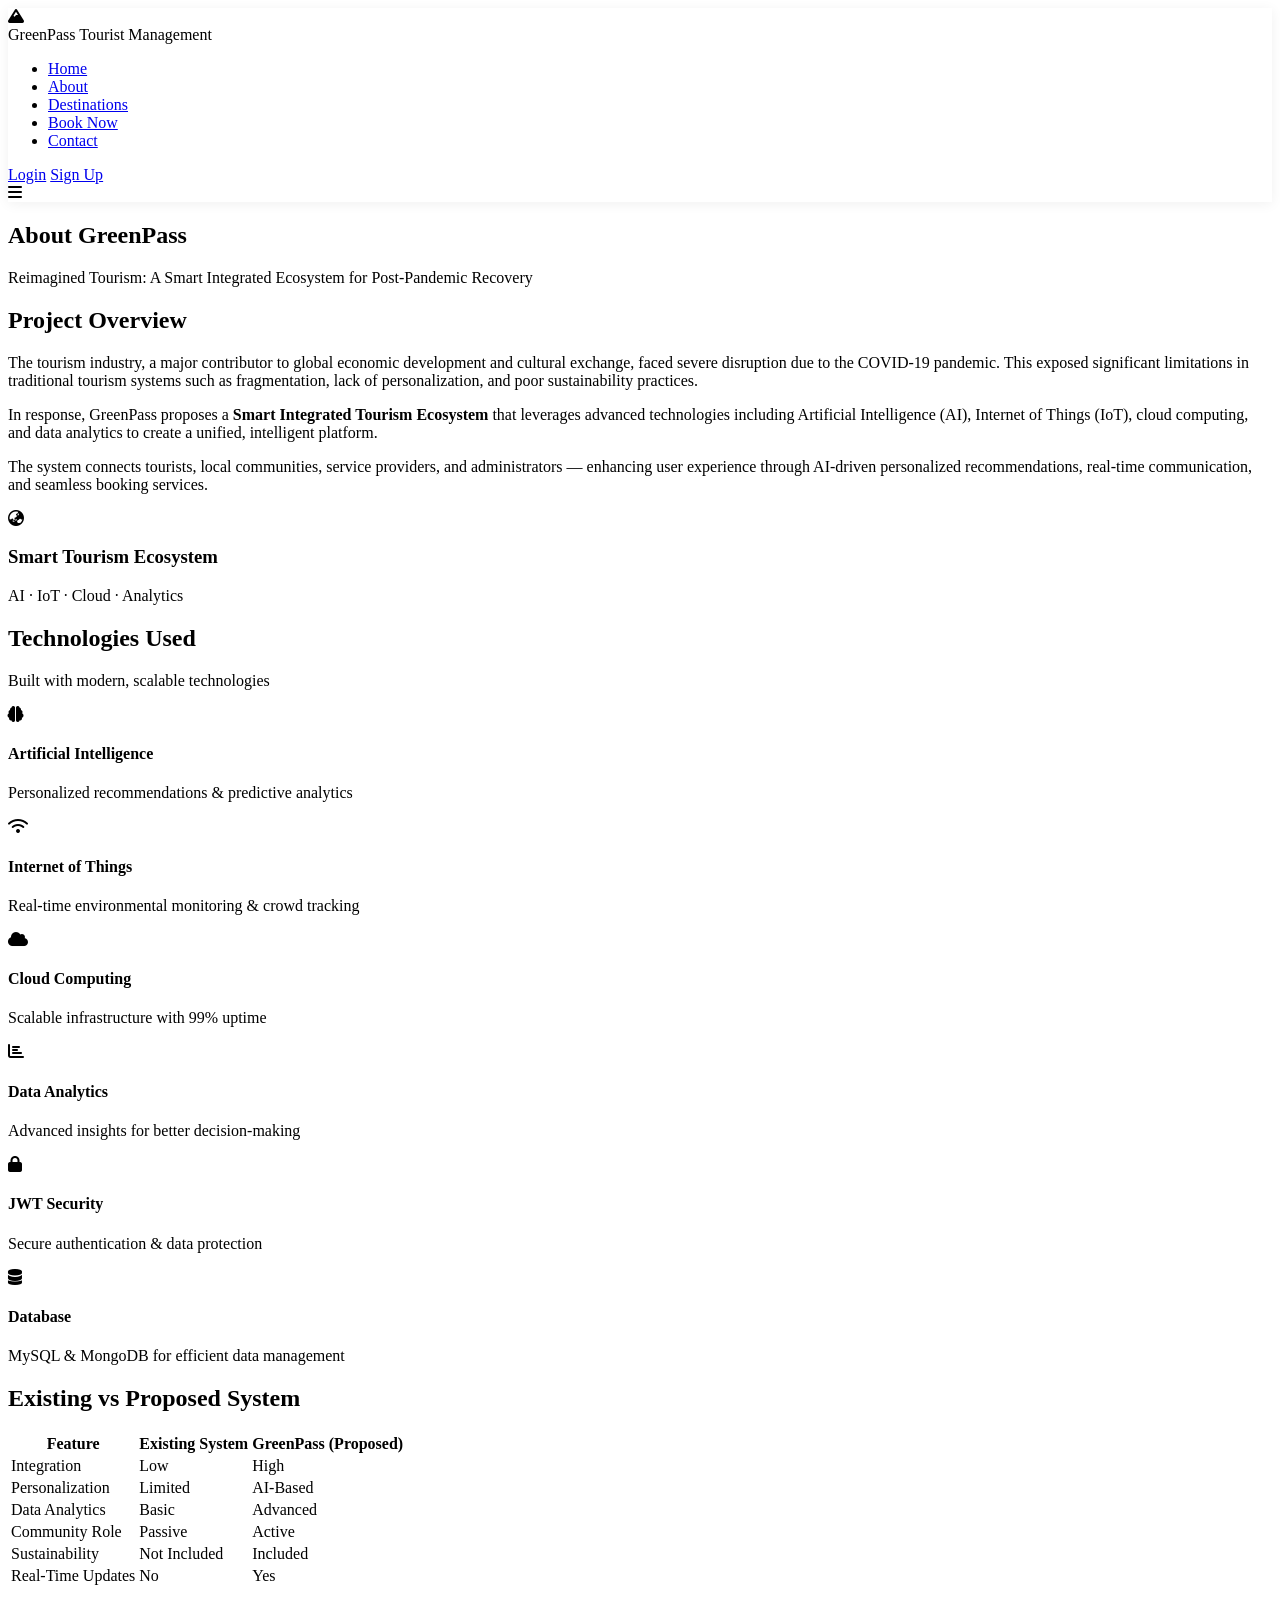
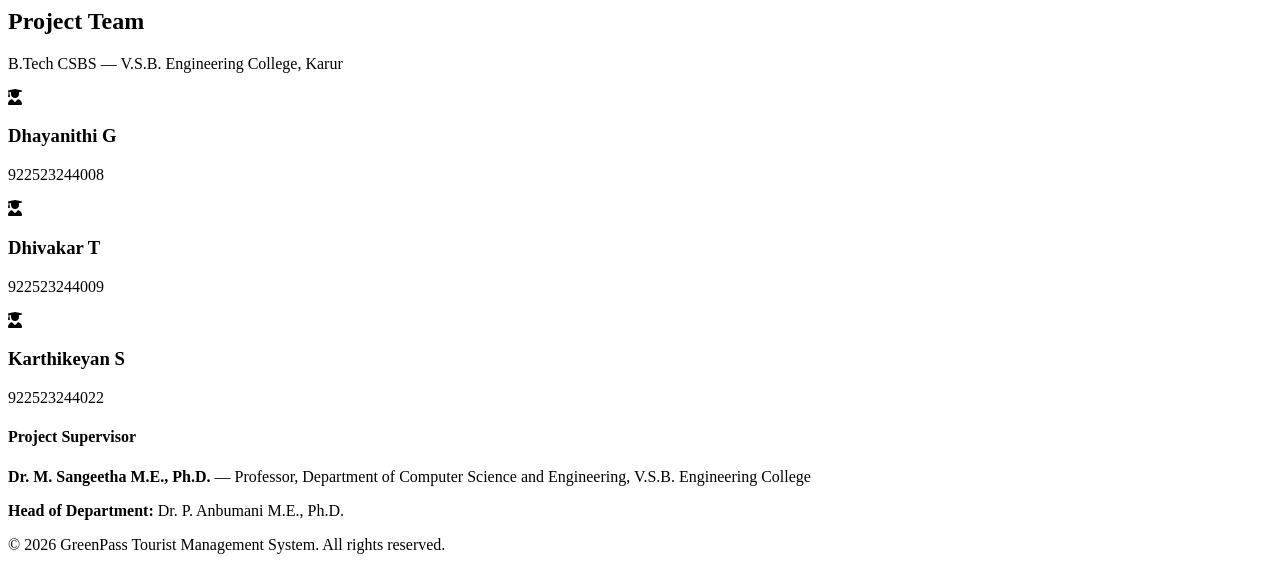
==== about.html @ c578b4f9 "first commit" ====
<!DOCTYPE html>
<html lang="en">
<head>
  <meta charset="UTF-8"/>
  <meta name="viewport" content="width=device-width, initial-scale=1.0"/>
  <title>About - GreenPass Smart Tourism</title>
  <link rel="stylesheet" href="css/style.css"/>
  <link rel="stylesheet" href="https://cdnjs.cloudflare.com/ajax/libs/font-awesome/6.5.0/css/all.min.css"/>
</head>
<body>

  <nav class="navbar">
    <div class="nav-container">
      <div class="logo">
        <i class="fas fa-mountain"></i>
        <div>
          <span class="logo-title">GreenPass</span>
          <span class="logo-sub">Tourist Management</span>
        </div>
      </div>
      <ul class="nav-links">
        <li><a href="index.html">Home</a></li>
        <li><a href="about.html" class="active">About</a></li>
        <li><a href="destinations.html">Destinations</a></li>
        <li><a href="booking.html">Book Now</a></li>
        <li><a href="contact.html">Contact</a></li>
      </ul>
      <div class="nav-buttons">
        <a href="login.html" class="btn-outline">Login</a>
        <a href="signup.html" class="btn-primary">Sign Up</a>
      </div>
      <div class="hamburger" onclick="toggleMenu()"><i class="fas fa-bars"></i></div>
    </div>
  </nav>

  <!-- Page Header -->
  <section class="page-header">
    <h1>About GreenPass</h1>
    <p>Reimagined Tourism: A Smart Integrated Ecosystem for Post-Pandemic Recovery</p>
  </section>

  <!-- Abstract -->
  <section class="about-section">
    <div class="about-grid">
      <div class="about-text">
        <h2>Project Overview</h2>
        <p>The tourism industry, a major contributor to global economic development and cultural exchange, faced severe disruption due to the COVID-19 pandemic. This exposed significant limitations in traditional tourism systems such as fragmentation, lack of personalization, and poor sustainability practices.</p>
        <p>In response, GreenPass proposes a <strong>Smart Integrated Tourism Ecosystem</strong> that leverages advanced technologies including Artificial Intelligence (AI), Internet of Things (IoT), cloud computing, and data analytics to create a unified, intelligent platform.</p>
        <p>The system connects tourists, local communities, service providers, and administrators — enhancing user experience through AI-driven personalized recommendations, real-time communication, and seamless booking services.</p>
      </div>
      <div class="about-image-box">
        <i class="fas fa-globe-asia"></i>
        <h3>Smart Tourism Ecosystem</h3>
        <p>AI · IoT · Cloud · Analytics</p>
      </div>
    </div>
  </section>

  <!-- Technologies -->
  <section class="tech-section">
    <div class="section-header">
      <h2>Technologies Used</h2>
      <p>Built with modern, scalable technologies</p>
    </div>
    <div class="tech-grid">
      <div class="tech-card"><i class="fas fa-brain"></i><h4>Artificial Intelligence</h4><p>Personalized recommendations & predictive analytics</p></div>
      <div class="tech-card"><i class="fas fa-wifi"></i><h4>Internet of Things</h4><p>Real-time environmental monitoring & crowd tracking</p></div>
      <div class="tech-card"><i class="fas fa-cloud"></i><h4>Cloud Computing</h4><p>Scalable infrastructure with 99% uptime</p></div>
      <div class="tech-card"><i class="fas fa-chart-bar"></i><h4>Data Analytics</h4><p>Advanced insights for better decision-making</p></div>
      <div class="tech-card"><i class="fas fa-lock"></i><h4>JWT Security</h4><p>Secure authentication & data protection</p></div>
      <div class="tech-card"><i class="fas fa-database"></i><h4>Database</h4><p>MySQL & MongoDB for efficient data management</p></div>
    </div>
  </section>

  <!-- Comparison Table -->
  <section class="comparison-section">
    <div class="section-header">
      <h2>Existing vs Proposed System</h2>
    </div>
    <div class="table-wrapper">
      <table class="comparison-table">
        <thead>
          <tr>
            <th>Feature</th>
            <th>Existing System</th>
            <th>GreenPass (Proposed)</th>
          </tr>
        </thead>
        <tbody>
          <tr><td>Integration</td><td class="bad">Low</td><td class="good">High</td></tr>
          <tr><td>Personalization</td><td class="bad">Limited</td><td class="good">AI-Based</td></tr>
          <tr><td>Data Analytics</td><td class="bad">Basic</td><td class="good">Advanced</td></tr>
          <tr><td>Community Role</td><td class="bad">Passive</td><td class="good">Active</td></tr>
          <tr><td>Sustainability</td><td class="bad">Not Included</td><td class="good">Included</td></tr>
          <tr><td>Real-Time Updates</td><td class="bad">No</td><td class="good">Yes</td></tr>
        </tbody>
      </table>
    </div>
  </section>

  <!-- Team Section -->
  <section class="team-section">
    <div class="section-header">
      <h2>Project Team</h2>
      <p>B.Tech CSBS — V.S.B. Engineering College, Karur</p>
    </div>
    <div class="team-grid">
      <div class="team-card">
        <div class="team-avatar"><i class="fas fa-user-graduate"></i></div>
        <h3>Dhayanithi G</h3>
        <p>922523244008</p>
      </div>
      <div class="team-card">
        <div class="team-avatar"><i class="fas fa-user-graduate"></i></div>
        <h3>Dhivakar T</h3>
        <p>922523244009</p>
      </div>
      <div class="team-card">
        <div class="team-avatar"><i class="fas fa-user-graduate"></i></div>
        <h3>Karthikeyan S</h3>
        <p>922523244022</p>
      </div>
    </div>
    <div class="supervisor-box">
      <h4>Project Supervisor</h4>
      <p><strong>Dr. M. Sangeetha M.E., Ph.D.</strong> — Professor, Department of Computer Science and Engineering, V.S.B. Engineering College</p>
      <p><strong>Head of Department:</strong> Dr. P. Anbumani M.E., Ph.D.</p>
    </div>
  </section>

  <footer class="footer">
    <div class="footer-bottom">
      <p>© 2026 GreenPass Tourist Management System. All rights reserved.</p>
    </div>
  </footer>

  <script src="js/main.js"></script>
</body>
</html>
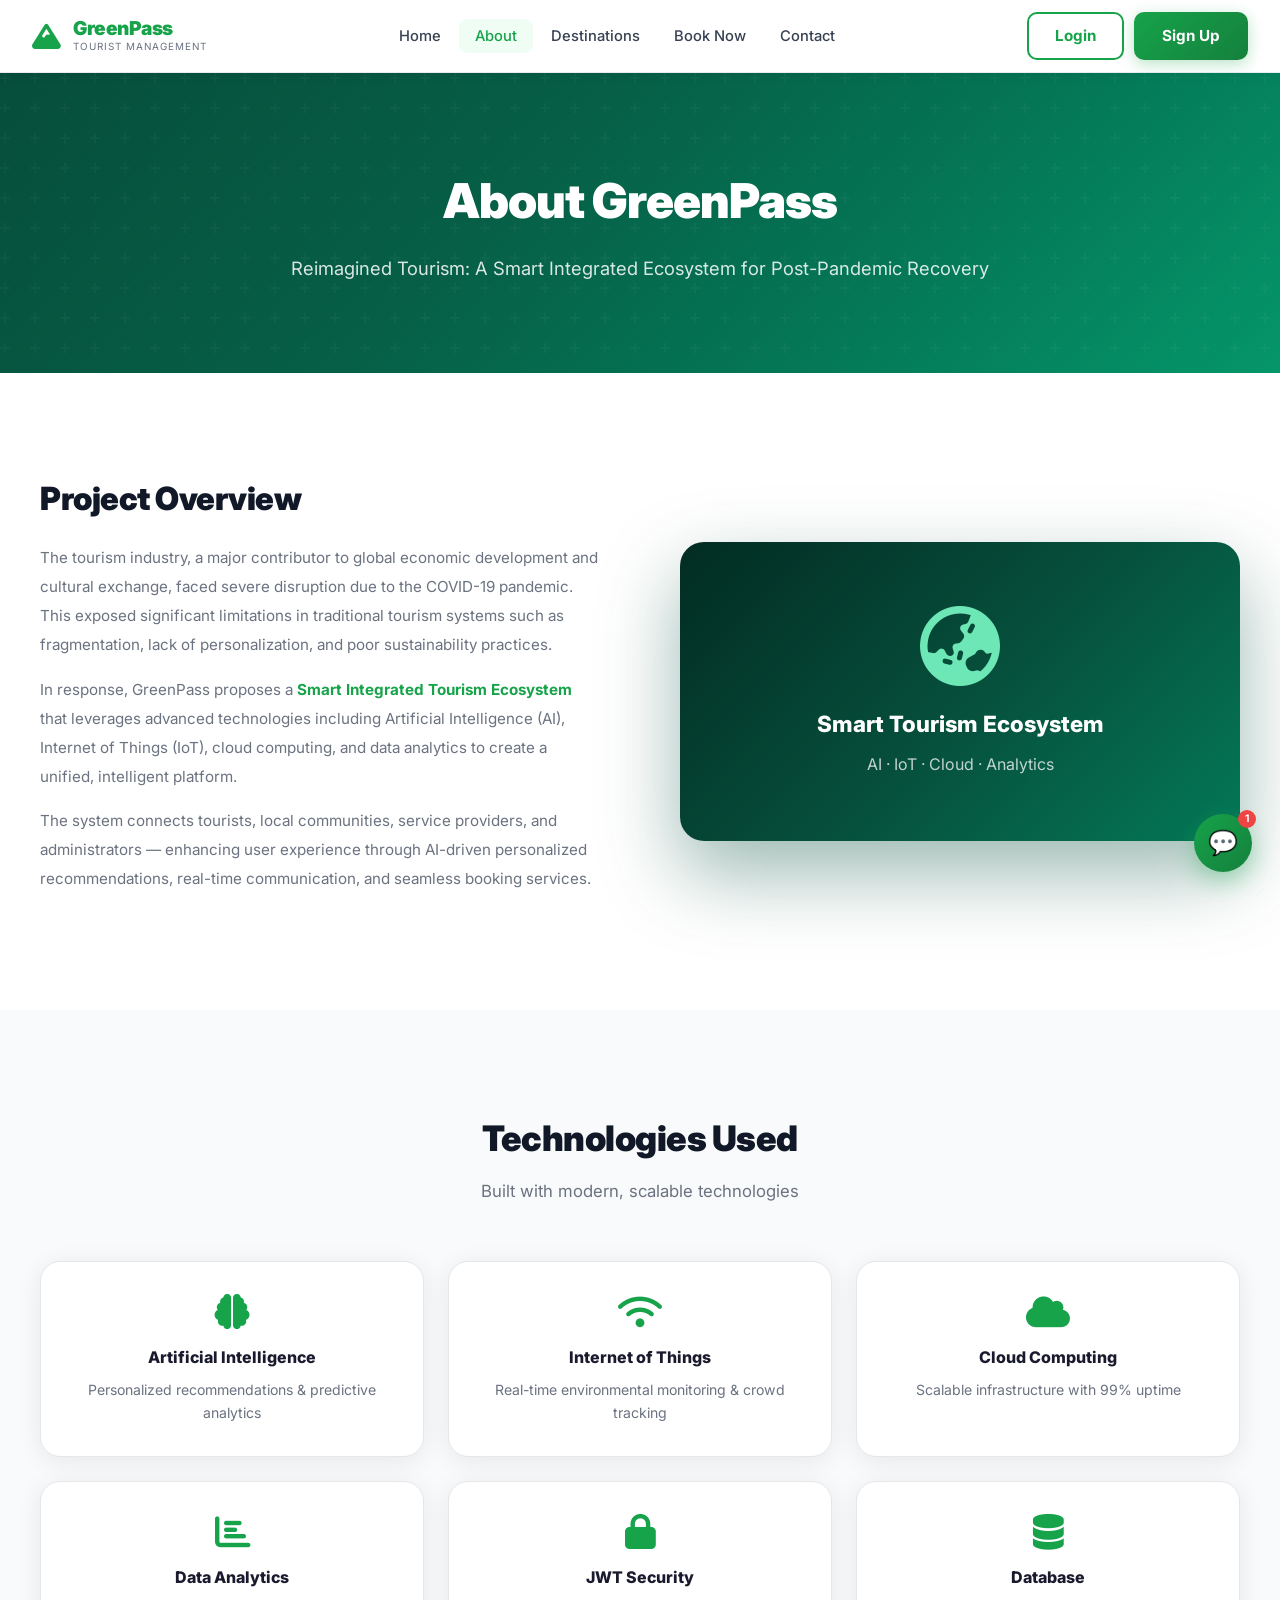
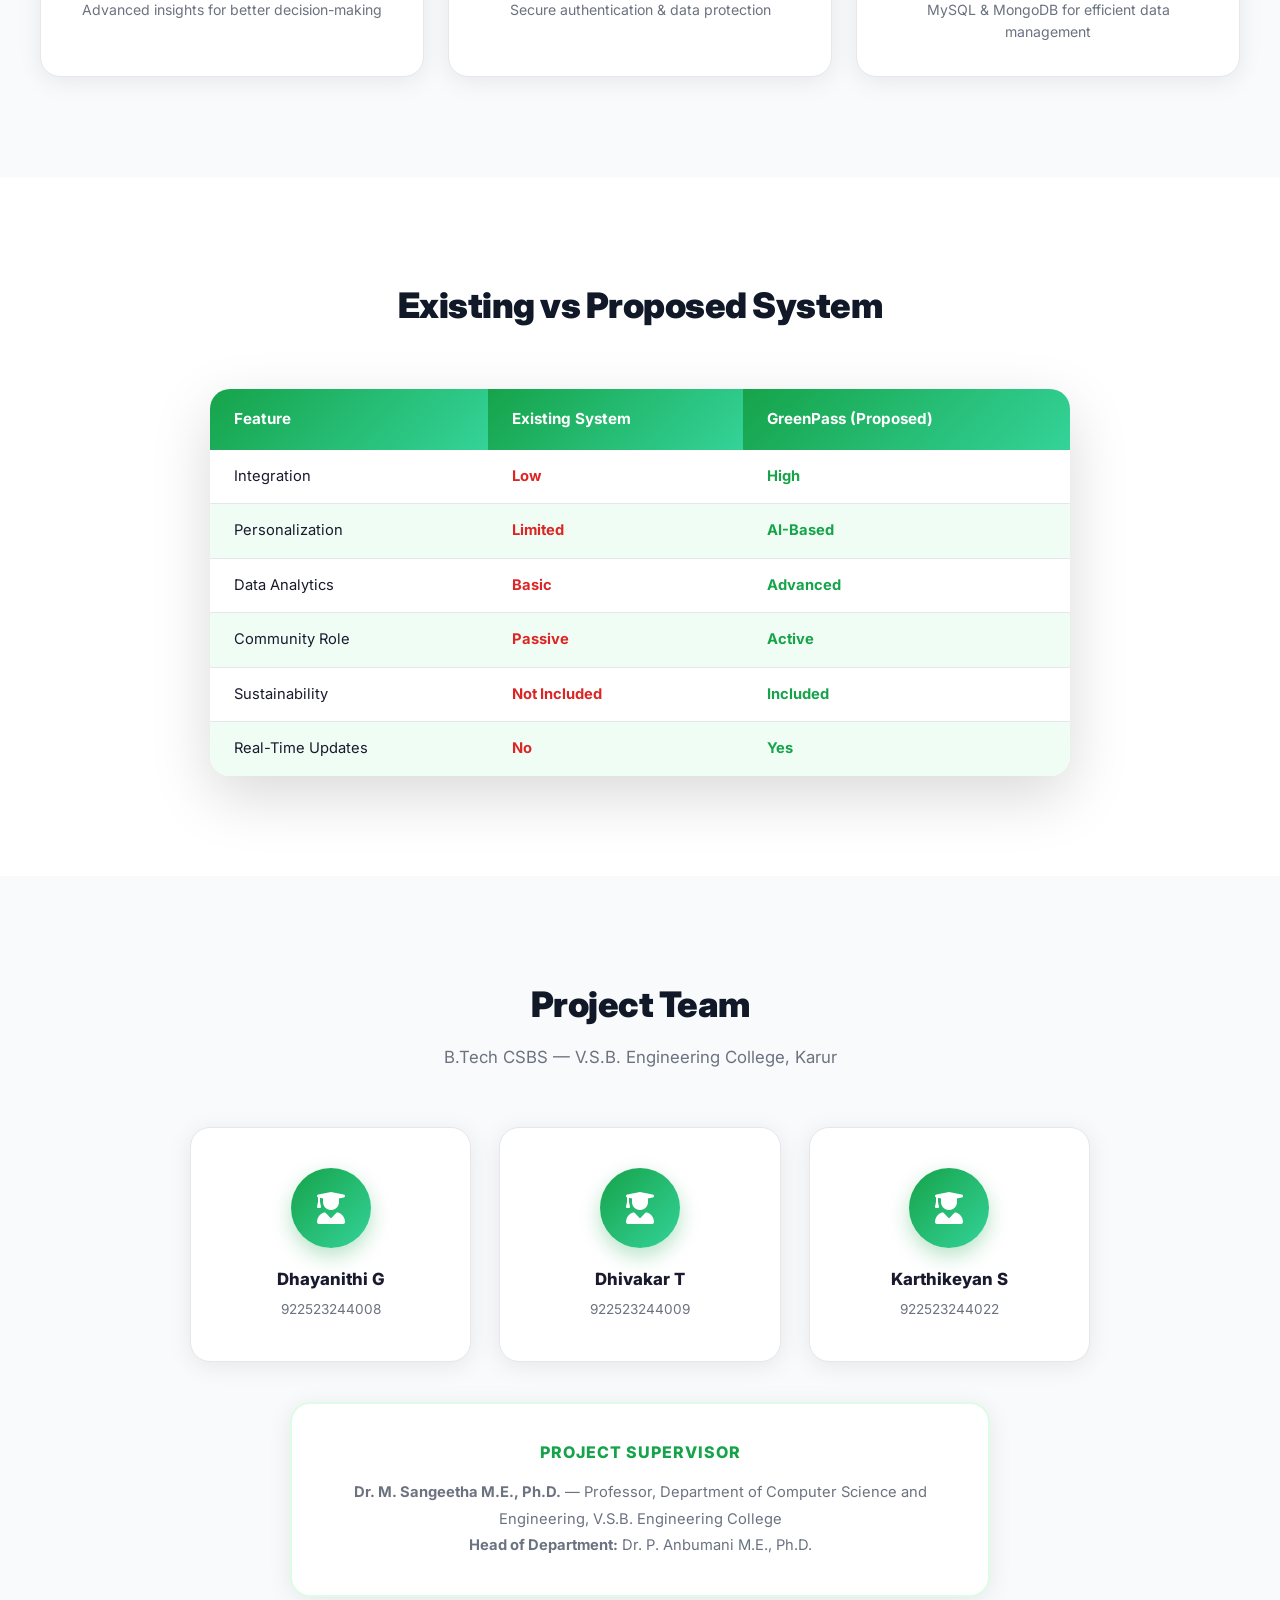
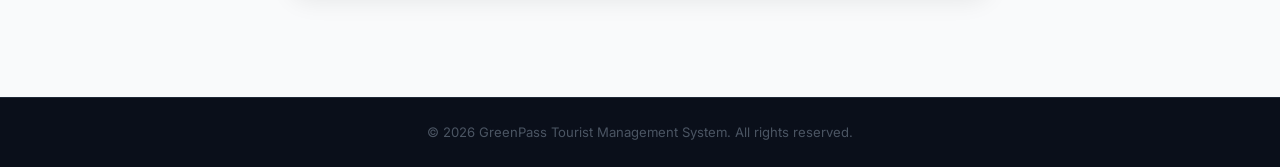
==== commit 3cecc9b6: "Add AI chatbot to all pages" ====
--- a/about.html
+++ b/about.html
@@ -135,5 +135,6 @@
   </footer>
 
   <script src="js/main.js"></script>
+<script src="js/chatbot.js"></script>
 </body>
 </html>
--- a/css/style.css
+++ b/css/style.css
@@ -0,0 +1,356 @@
+@import url('https://fonts.googleapis.com/css2?family=Inter:wght@300;400;500;600;700;800;900&display=swap');
+
+*,*::before,*::after{box-sizing:border-box;margin:0;padding:0}
+html{scroll-behavior:smooth}
+body{font-family:'Inter',sans-serif;color:#1a1a2e;background:#fff;line-height:1.6}
+a{text-decoration:none;color:inherit}
+ul{list-style:none}
+
+:root{
+  --green:#16a34a;--green-dark:#15803d;--green-light:#dcfce7;--green-50:#f0fdf4;
+  --blue:#2563eb;--purple:#7c3aed;--orange:#ea580c;--red:#dc2626;--teal:#0d9488;
+  --gray:#6b7280;--dark:#111827;--light:#f9fafb;--border:#e5e7eb;
+  --shadow:0 4px 24px rgba(0,0,0,0.08);--shadow-lg:0 20px 60px rgba(0,0,0,0.15);
+  --radius:14px;--radius-lg:20px;
+}
+
+/* BUTTONS */
+.btn-primary{background:linear-gradient(135deg,#16a34a,#15803d);color:#fff;padding:12px 28px;border-radius:10px;font-weight:700;border:none;cursor:pointer;transition:all 0.3s;display:inline-flex;align-items:center;gap:8px;font-size:0.95rem;box-shadow:0 4px 15px rgba(22,163,74,0.3)}
+.btn-primary:hover{transform:translateY(-2px);box-shadow:0 8px 25px rgba(22,163,74,0.4)}
+.btn-outline{border:2px solid var(--green);color:var(--green);padding:10px 26px;border-radius:10px;font-weight:700;background:transparent;cursor:pointer;transition:all 0.3s;display:inline-flex;align-items:center;gap:8px;font-size:0.95rem}
+.btn-outline:hover{background:var(--green);color:#fff;transform:translateY(-2px)}
+.btn-white{background:#fff;color:var(--green);padding:14px 36px;border-radius:10px;font-weight:700;border:none;cursor:pointer;transition:all 0.3s;display:inline-block;box-shadow:0 4px 15px rgba(0,0,0,0.1)}
+.btn-white:hover{transform:translateY(-2px);box-shadow:0 8px 25px rgba(0,0,0,0.15)}
+.btn-full{width:100%;justify-content:center;padding:14px;font-size:1rem}
+.btn-sm{padding:8px 18px;font-size:0.85rem}
+.btn-social{width:100%;padding:13px;border:2px solid var(--border);border-radius:10px;background:#fff;font-weight:600;cursor:pointer;display:flex;align-items:center;justify-content:center;gap:10px;transition:all 0.2s;font-size:0.95rem;font-family:inherit}
+.btn-social:hover{border-color:var(--green);background:var(--green-50)}
+.btn-social .fab{color:#ea4335;font-size:1.1rem}
+
+/* NAVBAR */
+.navbar{position:sticky;top:0;z-index:1000;background:rgba(255,255,255,0.95);backdrop-filter:blur(20px);border-bottom:1px solid rgba(229,231,235,0.8);box-shadow:0 2px 20px rgba(0,0,0,0.06)}
+.nav-container{max-width:1280px;margin:0 auto;padding:0 32px;height:72px;display:flex;align-items:center;gap:40px}
+.logo{display:flex;align-items:center;gap:12px;flex-shrink:0}
+.logo .fas{font-size:1.8rem;color:var(--green)}
+.logo-title{display:block;font-size:1.2rem;font-weight:900;color:var(--green);line-height:1.1;letter-spacing:-0.5px}
+.logo-sub{display:block;font-size:0.62rem;color:var(--gray);letter-spacing:1px;text-transform:uppercase}
+.nav-links{display:flex;gap:2px;flex:1;justify-content:center}
+.nav-links a{padding:8px 16px;border-radius:8px;font-weight:500;color:#374151;transition:all 0.2s;font-size:0.92rem}
+.nav-links a:hover,.nav-links a.active{color:var(--green);background:var(--green-50)}
+.nav-buttons{display:flex;gap:10px;align-items:center;flex-shrink:0}
+.hamburger{display:none;font-size:1.4rem;cursor:pointer;color:var(--gray);padding:8px}
+
+/* SECTION HEADER */
+.section-header{text-align:center;margin-bottom:56px}
+.section-header h2{font-size:2.2rem;font-weight:900;color:var(--dark);margin-bottom:12px;letter-spacing:-0.5px}
+.section-header p{color:var(--gray);font-size:1.05rem;max-width:500px;margin:0 auto}
+
+/* PAGE HEADER */
+.page-header{background:linear-gradient(135deg,#064e3b 0%,#065f46 40%,#047857 70%,#059669 100%);color:#fff;text-align:center;padding:90px 24px;position:relative;overflow:hidden}
+.page-header::before{content:'';position:absolute;inset:0;background:url("data:image/svg+xml,%3Csvg width='60' height='60' viewBox='0 0 60 60' xmlns='http://www.w3.org/2000/svg'%3E%3Cg fill='none' fill-rule='evenodd'%3E%3Cg fill='%23ffffff' fill-opacity='0.03'%3E%3Cpath d='M36 34v-4h-2v4h-4v2h4v4h2v-4h4v-2h-4zm0-30V0h-2v4h-4v2h4v4h2V6h4V4h-4zM6 34v-4H4v4H0v2h4v4h2v-4h4v-2H6zM6 4V0H4v4H0v2h4v4h2V6h4V4H6z'/%3E%3C/g%3E%3C/g%3E%3C/svg%3E")}
+.page-header h1{font-size:3rem;font-weight:900;margin-bottom:14px;letter-spacing:-1px;position:relative}
+.page-header p{font-size:1.15rem;opacity:0.85;position:relative}
+
+/* HERO */
+.hero{background:linear-gradient(135deg,#022c22 0%,#064e3b 40%,#065f46 70%,#047857 100%);color:#fff;min-height:92vh;display:flex;align-items:center;padding:80px 32px;position:relative;overflow:hidden}
+.hero::before{content:'';position:absolute;top:-50%;right:-20%;width:600px;height:600px;background:radial-gradient(circle,rgba(110,231,183,0.15) 0%,transparent 70%);pointer-events:none}
+.hero::after{content:'';position:absolute;bottom:-30%;left:-10%;width:400px;height:400px;background:radial-gradient(circle,rgba(16,185,129,0.1) 0%,transparent 70%);pointer-events:none}
+.hero-inner{max-width:1280px;margin:0 auto;width:100%;display:flex;align-items:center;gap:80px;position:relative;z-index:1}
+.hero-content{flex:1}
+.hero-content h1{font-size:3.8rem;font-weight:900;line-height:1.1;margin-bottom:24px;letter-spacing:-2px}
+.hero-content h1 span{background:linear-gradient(135deg,#6ee7b7,#34d399);-webkit-background-clip:text;-webkit-text-fill-color:transparent;background-clip:text}
+.hero-content p{font-size:1.15rem;opacity:0.85;margin-bottom:40px;line-height:1.8;max-width:520px}
+.hero-buttons{display:flex;gap:16px;margin-bottom:56px;flex-wrap:wrap}
+.hero-stats{display:grid;grid-template-columns:repeat(4,1fr);gap:24px}
+.stat{background:rgba(255,255,255,0.08);border:1px solid rgba(255,255,255,0.12);border-radius:12px;padding:16px;backdrop-filter:blur(10px)}
+.stat span{display:block;font-size:1.9rem;font-weight:900;color:#6ee7b7;line-height:1}
+.stat p{font-size:0.78rem;opacity:0.75;margin-top:4px;text-transform:uppercase;letter-spacing:0.5px}
+.hero-image{flex:1;display:flex;justify-content:center;align-items:center}
+.hero-img-placeholder{background:rgba(255,255,255,0.06);border:1px solid rgba(255,255,255,0.15);border-radius:24px;padding:60px 48px;text-align:center;backdrop-filter:blur(20px);width:100%;max-width:400px;box-shadow:0 32px 80px rgba(0,0,0,0.3)}
+.hero-img-placeholder .fas{font-size:6rem;color:#6ee7b7;margin-bottom:20px;display:block}
+.hero-img-placeholder p{font-size:1rem;opacity:0.75;font-weight:500}
+.hero-img-placeholder .badge-row{display:flex;gap:10px;justify-content:center;margin-top:20px;flex-wrap:wrap}
+.hero-img-placeholder .badge{background:rgba(110,231,183,0.15);border:1px solid rgba(110,231,183,0.3);color:#6ee7b7;padding:5px 14px;border-radius:20px;font-size:0.78rem;font-weight:600}
+
+/* FEATURES */
+.features{padding:100px 32px;background:#fff}
+.features-grid{max-width:1280px;margin:0 auto;display:grid;grid-template-columns:repeat(3,1fr);gap:28px}
+.feature-card{background:#fff;border:1px solid var(--border);border-radius:var(--radius-lg);padding:36px 32px;transition:all 0.3s;position:relative;overflow:hidden}
+.feature-card::before{content:'';position:absolute;top:0;left:0;right:0;height:3px;background:linear-gradient(90deg,var(--green),#34d399);transform:scaleX(0);transition:transform 0.3s;transform-origin:left}
+.feature-card:hover{transform:translateY(-6px);box-shadow:var(--shadow-lg);border-color:transparent}
+.feature-card:hover::before{transform:scaleX(1)}
+.feature-icon{width:56px;height:56px;border-radius:14px;display:flex;align-items:center;justify-content:center;font-size:1.4rem;margin-bottom:20px}
+.feature-icon.green{background:#dcfce7;color:var(--green)}
+.feature-icon.blue{background:#dbeafe;color:var(--blue)}
+.feature-icon.purple{background:#ede9fe;color:var(--purple)}
+.feature-icon.orange{background:#ffedd5;color:var(--orange)}
+.feature-icon.red{background:#fee2e2;color:var(--red)}
+.feature-icon.teal{background:#ccfbf1;color:var(--teal)}
+.feature-card h3{font-size:1.1rem;font-weight:800;margin-bottom:10px;color:var(--dark)}
+.feature-card p{color:var(--gray);font-size:0.92rem;line-height:1.7}
+
+/* HOW IT WORKS */
+.how-it-works{padding:100px 32px;background:var(--light)}
+.steps{max-width:1100px;margin:0 auto;display:flex;align-items:center;gap:12px;flex-wrap:wrap;justify-content:center}
+.step{text-align:center;flex:1;min-width:160px;padding:32px 20px;background:#fff;border-radius:var(--radius-lg);box-shadow:var(--shadow)}
+.step-num{width:60px;height:60px;background:linear-gradient(135deg,var(--green),#34d399);color:#fff;border-radius:50%;display:flex;align-items:center;justify-content:center;font-size:1.5rem;font-weight:900;margin:0 auto 18px;box-shadow:0 8px 20px rgba(22,163,74,0.3)}
+.step h3{font-weight:800;margin-bottom:8px;font-size:1rem}
+.step p{color:var(--gray);font-size:0.88rem;line-height:1.6}
+.step-arrow{color:var(--green);font-size:1.5rem;opacity:0.5}
+
+/* CTA */
+.cta{background:linear-gradient(135deg,#022c22,#064e3b,#047857);color:#fff;text-align:center;padding:100px 32px;position:relative;overflow:hidden}
+.cta::before{content:'';position:absolute;top:50%;left:50%;transform:translate(-50%,-50%);width:600px;height:600px;background:radial-gradient(circle,rgba(110,231,183,0.1) 0%,transparent 70%);pointer-events:none}
+.cta h2{font-size:2.8rem;font-weight:900;margin-bottom:14px;letter-spacing:-1px;position:relative}
+.cta p{font-size:1.1rem;opacity:0.8;margin-bottom:36px;position:relative}
+
+/* FOOTER */
+.footer{background:#0a0f1a;color:#d1d5db}
+.footer-container{max-width:1280px;margin:0 auto;padding:72px 32px 48px;display:grid;grid-template-columns:2fr 1fr 1fr 1fr;gap:48px}
+.footer-brand .logo .fas{color:#6ee7b7}
+.footer-brand .logo-title{color:#6ee7b7}
+.footer-brand .logo-sub{color:#6b7280}
+.footer-brand p{margin-top:16px;font-size:0.88rem;line-height:1.7;color:#9ca3af}
+.footer-links h4{color:#fff;font-weight:700;margin-bottom:18px;font-size:0.9rem;text-transform:uppercase;letter-spacing:1px}
+.footer-links ul li{margin-bottom:12px;font-size:0.88rem;color:#9ca3af}
+.footer-links ul li a{color:#9ca3af;transition:color 0.2s}
+.footer-links ul li a:hover{color:#6ee7b7}
+.footer-bottom{border-top:1px solid #1f2937;padding:24px 32px;text-align:center;font-size:0.82rem;color:#4b5563}
+
+/* ABOUT */
+.about-section{padding:100px 32px}
+.about-grid{max-width:1200px;margin:0 auto;display:grid;grid-template-columns:1fr 1fr;gap:80px;align-items:center}
+.about-text h2{font-size:2rem;font-weight:900;margin-bottom:20px;color:var(--dark);letter-spacing:-0.5px}
+.about-text p{color:var(--gray);line-height:1.9;margin-bottom:16px;font-size:0.95rem}
+.about-text strong{color:var(--green)}
+.about-image-box{background:linear-gradient(135deg,#022c22,#064e3b,#047857);color:#fff;border-radius:24px;padding:64px 48px;text-align:center;box-shadow:0 32px 80px rgba(6,78,59,0.4)}
+.about-image-box .fas{font-size:5rem;color:#6ee7b7;margin-bottom:20px;display:block}
+.about-image-box h3{font-size:1.4rem;font-weight:800;margin-bottom:10px}
+.about-image-box p{opacity:0.75;font-size:1rem}
+
+/* TECH */
+.tech-section{padding:100px 32px;background:var(--light)}
+.tech-grid{max-width:1200px;margin:0 auto;display:grid;grid-template-columns:repeat(3,1fr);gap:24px}
+.tech-card{background:#fff;border-radius:var(--radius-lg);padding:32px 28px;box-shadow:var(--shadow);text-align:center;transition:all 0.3s;border:1px solid var(--border)}
+.tech-card:hover{transform:translateY(-5px);box-shadow:var(--shadow-lg);border-color:var(--green-light)}
+.tech-card .fas{font-size:2.2rem;color:var(--green);margin-bottom:16px;display:block}
+.tech-card h4{font-weight:800;margin-bottom:8px;font-size:1rem}
+.tech-card p{color:var(--gray);font-size:0.88rem;line-height:1.6}
+
+/* COMPARISON */
+.comparison-section{padding:100px 32px}
+.table-wrapper{max-width:860px;margin:0 auto;overflow-x:auto;border-radius:var(--radius-lg);box-shadow:var(--shadow-lg)}
+.comparison-table{width:100%;border-collapse:collapse;overflow:hidden}
+.comparison-table th{background:linear-gradient(135deg,var(--green),#34d399);color:#fff;padding:18px 24px;text-align:left;font-weight:700;font-size:0.95rem}
+.comparison-table td{padding:15px 24px;border-bottom:1px solid var(--border);font-size:0.92rem}
+.comparison-table tr:last-child td{border-bottom:none}
+.comparison-table tr:nth-child(even) td{background:var(--green-50)}
+.comparison-table tr:hover td{background:#f0fdf4}
+.bad{color:#dc2626;font-weight:700}
+.good{color:var(--green);font-weight:700}
+
+/* TEAM */
+.team-section{padding:100px 32px;background:var(--light)}
+.team-grid{max-width:900px;margin:0 auto 40px;display:grid;grid-template-columns:repeat(3,1fr);gap:28px}
+.team-card{background:#fff;border-radius:var(--radius-lg);padding:40px 24px;text-align:center;box-shadow:var(--shadow);transition:all 0.3s;border:1px solid var(--border)}
+.team-card:hover{transform:translateY(-5px);box-shadow:var(--shadow-lg)}
+.team-avatar{width:80px;height:80px;background:linear-gradient(135deg,var(--green),#34d399);border-radius:50%;display:flex;align-items:center;justify-content:center;margin:0 auto 18px;font-size:2rem;color:#fff;box-shadow:0 8px 20px rgba(22,163,74,0.3)}
+.team-card h3{font-weight:800;margin-bottom:6px;font-size:1.05rem}
+.team-card p{color:var(--gray);font-size:0.85rem}
+.supervisor-box{max-width:700px;margin:0 auto;background:#fff;border-radius:var(--radius-lg);padding:36px 40px;box-shadow:var(--shadow);text-align:center;border:2px solid var(--green-light)}
+.supervisor-box h4{font-weight:800;color:var(--green);margin-bottom:14px;font-size:1rem;text-transform:uppercase;letter-spacing:1px}
+.supervisor-box p{color:var(--gray);font-size:0.92rem;line-height:1.8}
+
+/* BOOKING */
+.booking-section{padding:60px 32px;background:var(--light)}
+.booking-container{max-width:1200px;margin:0 auto;display:grid;grid-template-columns:1fr 360px;gap:32px;align-items:start}
+.booking-form-box{background:#fff;border-radius:var(--radius-lg);padding:48px;box-shadow:var(--shadow)}
+.booking-form-box h2{font-size:1.6rem;font-weight:900;margin-bottom:32px;display:flex;align-items:center;gap:12px;color:var(--dark)}
+.booking-form-box h2 .fas{color:var(--green)}
+.form-group{margin-bottom:22px}
+.form-group label{display:block;font-weight:600;margin-bottom:8px;font-size:0.88rem;color:#374151;text-transform:uppercase;letter-spacing:0.5px}
+.form-group input,.form-group select,.form-group textarea{width:100%;padding:12px 16px;border:2px solid var(--border);border-radius:10px;font-size:0.95rem;transition:all 0.2s;font-family:inherit;background:#fff;color:var(--dark)}
+.form-group input:focus,.form-group select:focus,.form-group textarea:focus{outline:none;border-color:var(--green);box-shadow:0 0 0 3px rgba(22,163,74,0.1)}
+.form-row{display:grid;grid-template-columns:1fr 1fr;gap:18px}
+.checkbox-group{display:flex;flex-wrap:wrap;gap:12px}
+.checkbox-group label{display:flex;align-items:center;gap:7px;font-weight:500;font-size:0.9rem;cursor:pointer;text-transform:none;letter-spacing:0}
+.form-check{display:flex;justify-content:space-between;align-items:center;margin-bottom:22px;font-size:0.9rem}
+.form-check a{color:var(--green);font-weight:600}
+.input-icon{position:relative}
+.input-icon .fas:first-child{position:absolute;left:14px;top:50%;transform:translateY(-50%);color:var(--gray);font-size:0.9rem;z-index:1}
+.input-icon input{padding-left:42px}
+.toggle-pass{position:absolute;right:14px;top:50%;transform:translateY(-50%);cursor:pointer;color:var(--gray);font-size:0.9rem}
+.booking-sidebar{display:flex;flex-direction:column;gap:18px}
+.sidebar-card{background:#fff;border-radius:var(--radius-lg);padding:28px;box-shadow:var(--shadow);border:1px solid var(--border)}
+.sidebar-card h3{font-size:1rem;font-weight:800;margin-bottom:10px;display:flex;align-items:center;gap:8px;color:var(--dark)}
+.sidebar-card h3 .fas{color:var(--green)}
+.sidebar-card p{color:var(--gray);font-size:0.88rem;line-height:1.6}
+.sidebar-card.performance h3{color:var(--dark)}
+.perf-item{display:flex;justify-content:space-between;padding:10px 0;border-bottom:1px solid var(--border);font-size:0.88rem}
+.perf-item:last-child{border-bottom:none}
+.perf-val{font-weight:800;color:var(--green)}
+.success-msg{text-align:center;padding:48px 24px}
+.success-msg .fas{font-size:3.5rem;color:var(--green);margin-bottom:18px;display:block}
+.success-msg h3{font-size:1.5rem;font-weight:900;margin-bottom:12px}
+.success-msg p{color:var(--gray);margin-bottom:28px}
+
+/* CONTACT */
+.contact-section{padding:80px 32px}
+.contact-container{max-width:1200px;margin:0 auto;display:grid;grid-template-columns:1fr 1fr;gap:60px;align-items:start}
+.contact-info h2{font-size:1.8rem;font-weight:900;margin-bottom:14px;letter-spacing:-0.5px}
+.contact-info>p{color:var(--gray);margin-bottom:36px;font-size:0.95rem}
+.contact-item{display:flex;gap:18px;margin-bottom:28px}
+.contact-icon{width:48px;height:48px;background:linear-gradient(135deg,var(--green),#34d399);border-radius:12px;display:flex;align-items:center;justify-content:center;color:#fff;flex-shrink:0;box-shadow:0 4px 12px rgba(22,163,74,0.3)}
+.contact-item h4{font-weight:700;margin-bottom:4px;font-size:0.95rem}
+.contact-item p{color:var(--gray);font-size:0.88rem;line-height:1.6}
+.social-links{display:flex;gap:12px;margin-top:28px}
+.social-links a{width:44px;height:44px;background:var(--green-50);border-radius:10px;display:flex;align-items:center;justify-content:center;color:var(--green);transition:all 0.2s;border:1px solid var(--green-light)}
+.social-links a:hover{background:var(--green);color:#fff;transform:translateY(-2px)}
+.contact-form-box{background:#fff;border-radius:var(--radius-lg);padding:40px;box-shadow:var(--shadow-lg);border:1px solid var(--border)}
+.contact-form-box h2{font-size:1.5rem;font-weight:900;margin-bottom:28px}
+
+/* FAQ */
+.faq-section{padding:80px 32px;background:var(--light)}
+.faq-list{max-width:820px;margin:0 auto;display:flex;flex-direction:column;gap:14px}
+.faq-item{background:#fff;border-radius:var(--radius);box-shadow:var(--shadow);overflow:hidden;border:1px solid var(--border)}
+.faq-q{padding:20px 28px;display:flex;justify-content:space-between;align-items:center;cursor:pointer;font-weight:600;font-size:0.95rem;transition:background 0.2s}
+.faq-q:hover{background:var(--green-50)}
+.faq-q .fas{color:var(--green);transition:transform 0.3s;flex-shrink:0}
+.faq-q.open .fas{transform:rotate(180deg)}
+.faq-a{padding:0 28px;max-height:0;overflow:hidden;transition:max-height 0.3s ease,padding 0.3s;color:var(--gray);font-size:0.92rem;line-height:1.8}
+.faq-a.open{max-height:200px;padding:0 28px 20px}
+
+/* DESTINATIONS */
+.filter-section{padding:28px 32px;background:#fff;border-bottom:1px solid var(--border);position:sticky;top:72px;z-index:50}
+.filter-bar{max-width:1200px;margin:0 auto;display:flex;gap:10px;flex-wrap:wrap}
+.filter-btn{padding:9px 22px;border-radius:24px;border:2px solid var(--border);background:#fff;font-weight:600;font-size:0.88rem;cursor:pointer;transition:all 0.2s;font-family:inherit}
+.filter-btn:hover,.filter-btn.active{background:var(--green);color:#fff;border-color:var(--green);box-shadow:0 4px 12px rgba(22,163,74,0.3)}
+.destinations-section{padding:60px 32px;background:var(--light)}
+.destinations-grid{max-width:1200px;margin:0 auto;display:grid;grid-template-columns:repeat(3,1fr);gap:28px}
+.dest-card{background:#fff;border-radius:var(--radius-lg);overflow:hidden;box-shadow:var(--shadow);transition:all 0.3s;border:1px solid var(--border)}
+.dest-card:hover{transform:translateY(-6px);box-shadow:var(--shadow-lg);border-color:transparent}
+.dest-img{height:200px;position:relative;display:flex;align-items:flex-end;padding:16px}
+.jammu1{background:linear-gradient(160deg,#1e3a5f 0%,#1d4ed8 100%)}
+.jammu2{background:linear-gradient(160deg,#3b1f5e 0%,#7c3aed 100%)}
+.jammu3{background:linear-gradient(160deg,#134e4a 0%,#0d9488 100%)}
+.himachal1{background:linear-gradient(160deg,#7f1d1d 0%,#ef4444 100%)}
+.himachal2{background:linear-gradient(160deg,#78350f 0%,#f59e0b 100%)}
+.himachal3{background:linear-gradient(160deg,#0c4a6e 0%,#0ea5e9 100%)}
+.dest-badge{background:rgba(255,255,255,0.2);color:#fff;padding:5px 14px;border-radius:20px;font-size:0.78rem;font-weight:700;backdrop-filter:blur(8px);border:1px solid rgba(255,255,255,0.3)}
+.eco-badge{position:absolute;top:14px;right:14px;background:rgba(22,163,74,0.9);color:#fff;padding:5px 12px;border-radius:20px;font-size:0.75rem;font-weight:700;backdrop-filter:blur(4px)}
+.eco-badge.eco-warn{background:rgba(217,119,6,0.9)}
+.dest-info{padding:24px}
+.dest-info h3{font-size:1.15rem;font-weight:800;margin-bottom:6px;color:var(--dark)}
+.dest-info>p{color:var(--gray);font-size:0.85rem;margin-bottom:12px;display:flex;align-items:center;gap:5px}
+.dest-meta{display:flex;gap:16px;font-size:0.82rem;color:var(--gray);margin-bottom:12px}
+.dest-meta .fas{color:var(--green)}
+.dest-desc{color:var(--gray);font-size:0.88rem;line-height:1.7;margin-bottom:18px}
+.iot-banner{background:linear-gradient(135deg,#022c22,#064e3b,#047857);color:#fff;padding:48px 32px}
+.iot-content{max-width:1200px;margin:0 auto;display:flex;align-items:center;gap:28px;flex-wrap:wrap}
+.iot-content .fas{font-size:2.8rem;color:#6ee7b7;flex-shrink:0}
+.iot-content div{flex:1}
+.iot-content h3{font-size:1.3rem;font-weight:800;margin-bottom:6px}
+.iot-content p{opacity:0.8;font-size:0.92rem}
+.iot-stats{display:flex;gap:14px;flex-wrap:wrap}
+.iot-stats span{background:rgba(255,255,255,0.12);border:1px solid rgba(255,255,255,0.2);padding:10px 18px;border-radius:24px;font-size:0.88rem;font-weight:600;display:flex;align-items:center;gap:7px;backdrop-filter:blur(8px)}
+
+/* AUTH */
+.auth-section{min-height:calc(100vh - 72px);background:linear-gradient(135deg,#f0fdf4,#dcfce7,#f0fdf4);display:flex;align-items:center;justify-content:center;padding:48px 24px}
+.auth-box{background:#fff;border-radius:20px;padding:48px;box-shadow:var(--shadow-lg);width:100%;max-width:460px;border:1px solid var(--border)}
+.auth-box-wide{max-width:580px}
+.auth-header{text-align:center;margin-bottom:36px}
+.auth-logo{width:72px;height:72px;background:linear-gradient(135deg,var(--green),#34d399);border-radius:18px;display:flex;align-items:center;justify-content:center;margin:0 auto 18px;font-size:2rem;color:#fff;box-shadow:0 8px 24px rgba(22,163,74,0.3)}
+.auth-header h2{font-size:1.8rem;font-weight:900;margin-bottom:6px;letter-spacing:-0.5px}
+.auth-header p{color:var(--gray);font-size:0.92rem}
+.auth-divider{text-align:center;margin:22px 0;position:relative}
+.auth-divider::before{content:'';position:absolute;top:50%;left:0;right:0;height:1px;background:var(--border)}
+.auth-divider span{background:#fff;padding:0 14px;position:relative;color:var(--gray);font-size:0.85rem}
+.auth-switch{text-align:center;margin-top:22px;font-size:0.9rem;color:var(--gray)}
+.auth-switch a{color:var(--green);font-weight:700}
+
+/* RESPONSIVE */
+@media(max-width:1024px){
+  .features-grid,.tech-grid{grid-template-columns:repeat(2,1fr)}
+  .destinations-grid{grid-template-columns:repeat(2,1fr)}
+  .footer-container{grid-template-columns:1fr 1fr}
+}
+@media(max-width:900px){
+  .nav-links,.nav-buttons{display:none}
+  .hamburger{display:block}
+  .nav-links.open{display:flex;flex-direction:column;position:absolute;top:72px;left:0;right:0;background:#fff;padding:16px 24px;border-bottom:1px solid var(--border);box-shadow:0 8px 32px rgba(0,0,0,0.1);gap:4px;z-index:999}
+  .hero-inner{flex-direction:column;gap:40px}
+  .hero-content h1{font-size:2.6rem}
+  .hero-image{display:none}
+  .hero-stats{grid-template-columns:repeat(2,1fr)}
+  .about-grid,.contact-container,.booking-container{grid-template-columns:1fr}
+  .team-grid{grid-template-columns:repeat(2,1fr)}
+}
+@media(max-width:640px){
+  .page-header h1{font-size:2rem}
+  .section-header h2{font-size:1.6rem}
+  .hero-content h1{font-size:2rem}
+  .cta h2{font-size:1.8rem}
+  .features-grid,.tech-grid,.destinations-grid{grid-template-columns:1fr}
+  .footer-container{grid-template-columns:1fr}
+  .steps{flex-direction:column}
+  .step-arrow{transform:rotate(90deg)}
+  .form-row{grid-template-columns:1fr}
+  .team-grid{grid-template-columns:1fr}
+  .booking-form-box,.auth-box{padding:28px 20px}
+}
+
+/* ===== PRICE TAG ===== */
+.price-tag {
+  display: inline-flex;
+  align-items: center;
+  gap: 4px;
+  background: var(--green-50);
+  border: 1.5px solid var(--green-light);
+  color: var(--green-dark);
+  padding: 6px 14px;
+  border-radius: 20px;
+  font-size: 1rem;
+  font-weight: 800;
+  margin-bottom: 12px;
+}
+.price-tag span { font-size: 0.75rem; font-weight: 500; color: var(--gray); }
+.price-tag.premium {
+  background: #fff7ed;
+  border-color: #fed7aa;
+  color: #c2410c;
+}
+.budget-btn { background: var(--green-50); border-color: var(--green); color: var(--green); }
+.budget-btn:hover, .budget-btn.active { background: var(--green); color: #fff; }
+
+/* ===== TAMIL NADU CARD COLORS ===== */
+.tn1 { background: linear-gradient(160deg, #064e3b 0%, #059669 100%); }
+.tn2 { background: linear-gradient(160deg, #1e1b4b 0%, #6d28d9 100%); }
+.tn3 { background: linear-gradient(160deg, #422006 0%, #d97706 100%); }
+.tn4 { background: linear-gradient(160deg, #052e16 0%, #16a34a 100%); }
+.tn5 { background: linear-gradient(160deg, #450a0a 0%, #b91c1c 100%); }
+.tn6 { background: linear-gradient(160deg, #0c4a6e 0%, #0284c7 100%); }
+.tn7 { background: linear-gradient(160deg, #4a1d96 0%, #7c3aed 100%); }
+.tn8 { background: linear-gradient(160deg, #7f1d1d 0%, #f97316 100%); }
+
+/* ===== AUTH ERROR ===== */
+.auth-error {
+  background: #fee2e2;
+  border: 1.5px solid #fca5a5;
+  color: #dc2626;
+  padding: 12px 16px;
+  border-radius: 8px;
+  font-size: 0.9rem;
+  font-weight: 500;
+  margin-bottom: 18px;
+}
+.nav-user {
+  display: flex;
+  align-items: center;
+  gap: 8px;
+  font-weight: 600;
+  color: var(--green);
+  font-size: 0.92rem;
+  padding: 8px 14px;
+  background: var(--green-50);
+  border-radius: 8px;
+}
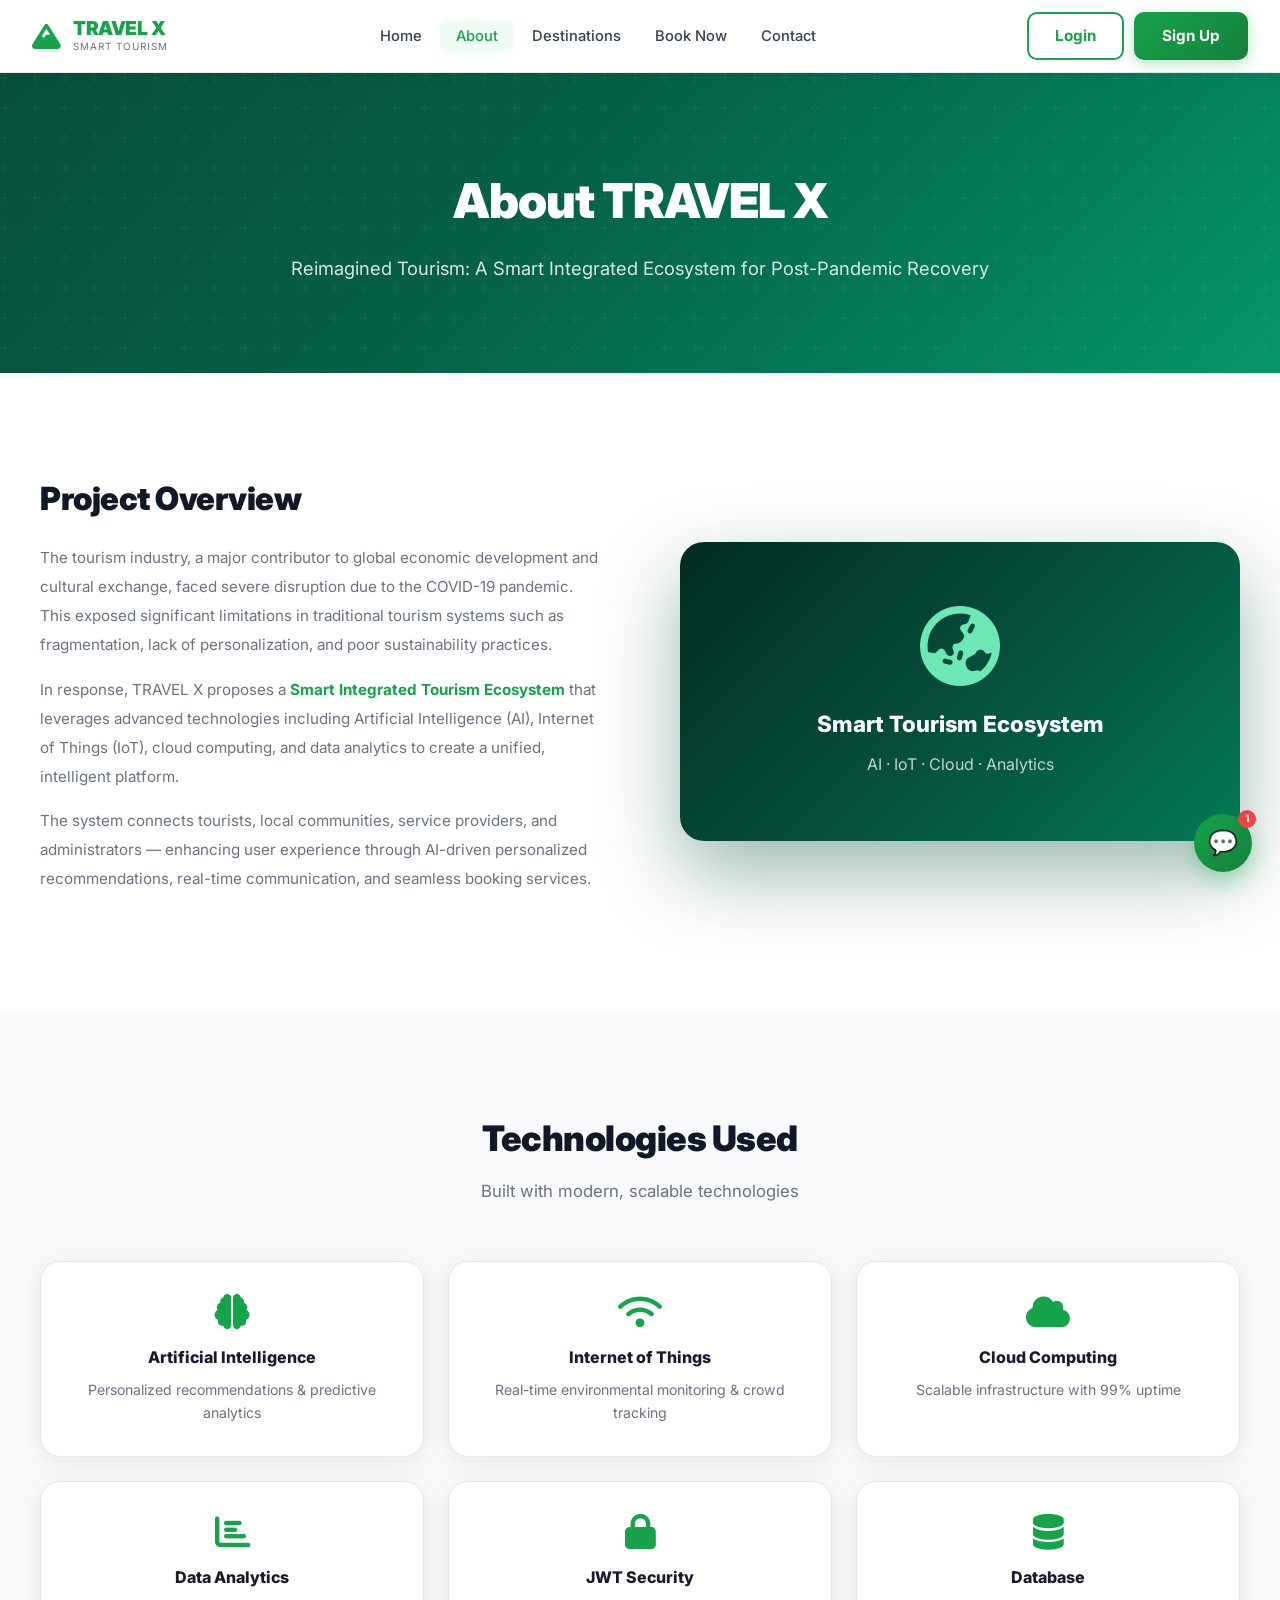
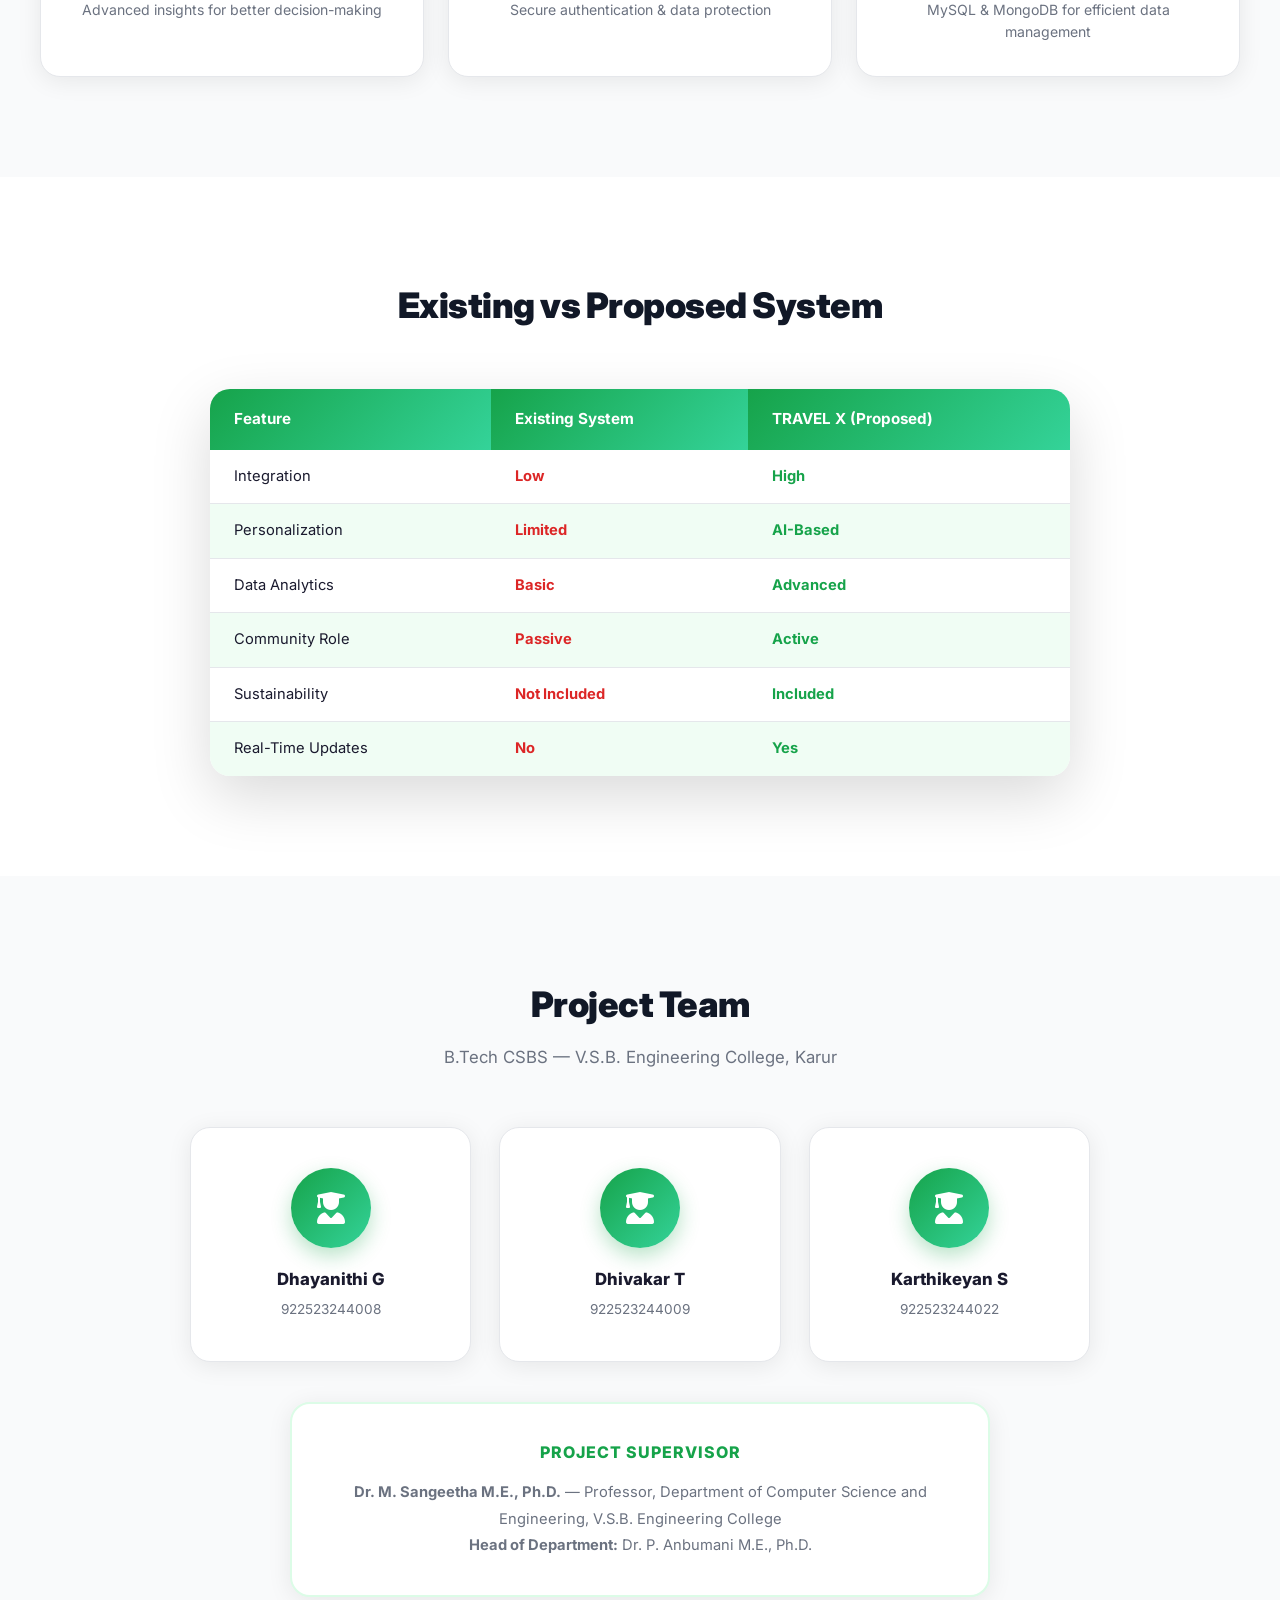
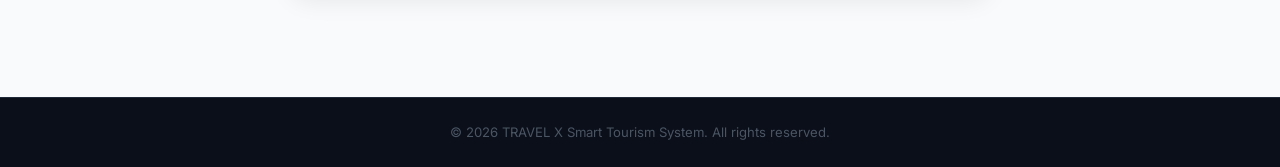
==== commit bd413948: "Rebrand: GreenPass -> TRAVEL X" ====
--- a/about.html
+++ b/about.html
@@ -3,7 +3,7 @@
 <head>
   <meta charset="UTF-8"/>
   <meta name="viewport" content="width=device-width, initial-scale=1.0"/>
-  <title>About - GreenPass Smart Tourism</title>
+  <title>About - TRAVEL X Smart Tourism</title>
   <link rel="stylesheet" href="css/style.css"/>
   <link rel="stylesheet" href="https://cdnjs.cloudflare.com/ajax/libs/font-awesome/6.5.0/css/all.min.css"/>
 </head>
@@ -14,8 +14,8 @@
       <div class="logo">
         <i class="fas fa-mountain"></i>
         <div>
-          <span class="logo-title">GreenPass</span>
-          <span class="logo-sub">Tourist Management</span>
+          <span class="logo-title">TRAVEL X</span>
+          <span class="logo-sub">Smart Tourism</span>
         </div>
       </div>
       <ul class="nav-links">
@@ -35,7 +35,7 @@
 
   <!-- Page Header -->
   <section class="page-header">
-    <h1>About GreenPass</h1>
+    <h1>About TRAVEL X</h1>
     <p>Reimagined Tourism: A Smart Integrated Ecosystem for Post-Pandemic Recovery</p>
   </section>
 
@@ -45,7 +45,7 @@
       <div class="about-text">
         <h2>Project Overview</h2>
         <p>The tourism industry, a major contributor to global economic development and cultural exchange, faced severe disruption due to the COVID-19 pandemic. This exposed significant limitations in traditional tourism systems such as fragmentation, lack of personalization, and poor sustainability practices.</p>
-        <p>In response, GreenPass proposes a <strong>Smart Integrated Tourism Ecosystem</strong> that leverages advanced technologies including Artificial Intelligence (AI), Internet of Things (IoT), cloud computing, and data analytics to create a unified, intelligent platform.</p>
+        <p>In response, TRAVEL X proposes a <strong>Smart Integrated Tourism Ecosystem</strong> that leverages advanced technologies including Artificial Intelligence (AI), Internet of Things (IoT), cloud computing, and data analytics to create a unified, intelligent platform.</p>
         <p>The system connects tourists, local communities, service providers, and administrators — enhancing user experience through AI-driven personalized recommendations, real-time communication, and seamless booking services.</p>
       </div>
       <div class="about-image-box">
@@ -83,7 +83,7 @@
           <tr>
             <th>Feature</th>
             <th>Existing System</th>
-            <th>GreenPass (Proposed)</th>
+            <th>TRAVEL X (Proposed)</th>
           </tr>
         </thead>
         <tbody>
@@ -130,7 +130,7 @@
 
   <footer class="footer">
     <div class="footer-bottom">
-      <p>© 2026 GreenPass Tourist Management System. All rights reserved.</p>
+      <p>© 2026 TRAVEL X Smart Tourism System. All rights reserved.</p>
     </div>
   </footer>
 
@@ -138,3 +138,4 @@
 <script src="js/chatbot.js"></script>
 </body>
 </html>
+
--- a/css/style.css
+++ b/css/style.css
@@ -332,7 +332,23 @@
 .tn7 { background: linear-gradient(160deg, #4a1d96 0%, #7c3aed 100%); }
 .tn8 { background: linear-gradient(160deg, #7f1d1d 0%, #f97316 100%); }
 
-/* ===== AUTH ERROR ===== */
+/* ===== KERALA CARD COLORS ===== */
+.kl1 { background: linear-gradient(160deg, #064e3b 0%, #059669 100%); }
+.kl2 { background: linear-gradient(160deg, #14532d 0%, #22c55e 100%); }
+.kl3 { background: linear-gradient(160deg, #052e16 0%, #16a34a 100%); }
+.kl4 { background: linear-gradient(160deg, #0c4a6e 0%, #38bdf8 100%); }
+.kl5 { background: linear-gradient(160deg, #1a2e05 0%, #65a30d 100%); }
+.kl6 { background: linear-gradient(160deg, #431407 0%, #ea580c 100%); }
+.kl7 { background: linear-gradient(160deg, #0f172a 0%, #6366f1 100%); }
+.kl8 { background: linear-gradient(160deg, #042f2e 0%, #0d9488 100%); }
+
+/* ===== MORE TN CARD COLORS ===== */
+.tn-marina       { background: linear-gradient(160deg, #0c4a6e 0%, #0ea5e9 100%); }
+.tn-madurai      { background: linear-gradient(160deg, #4a1d96 0%, #a855f7 100%); }
+.tn-mahabalipuram{ background: linear-gradient(160deg, #78350f 0%, #f59e0b 100%); }
+.tn-yelagiri     { background: linear-gradient(160deg, #064e3b 0%, #34d399 100%); }
+.tn-thanjavur    { background: linear-gradient(160deg, #7f1d1d 0%, #ef4444 100%); }
+.tn-rameswaram2  { background: linear-gradient(160deg, #1e1b4b 0%, #818cf8 100%); }
 .auth-error {
   background: #fee2e2;
   border: 1.5px solid #fca5a5;
@@ -354,3 +370,4 @@
   background: var(--green-50);
   border-radius: 8px;
 }
+
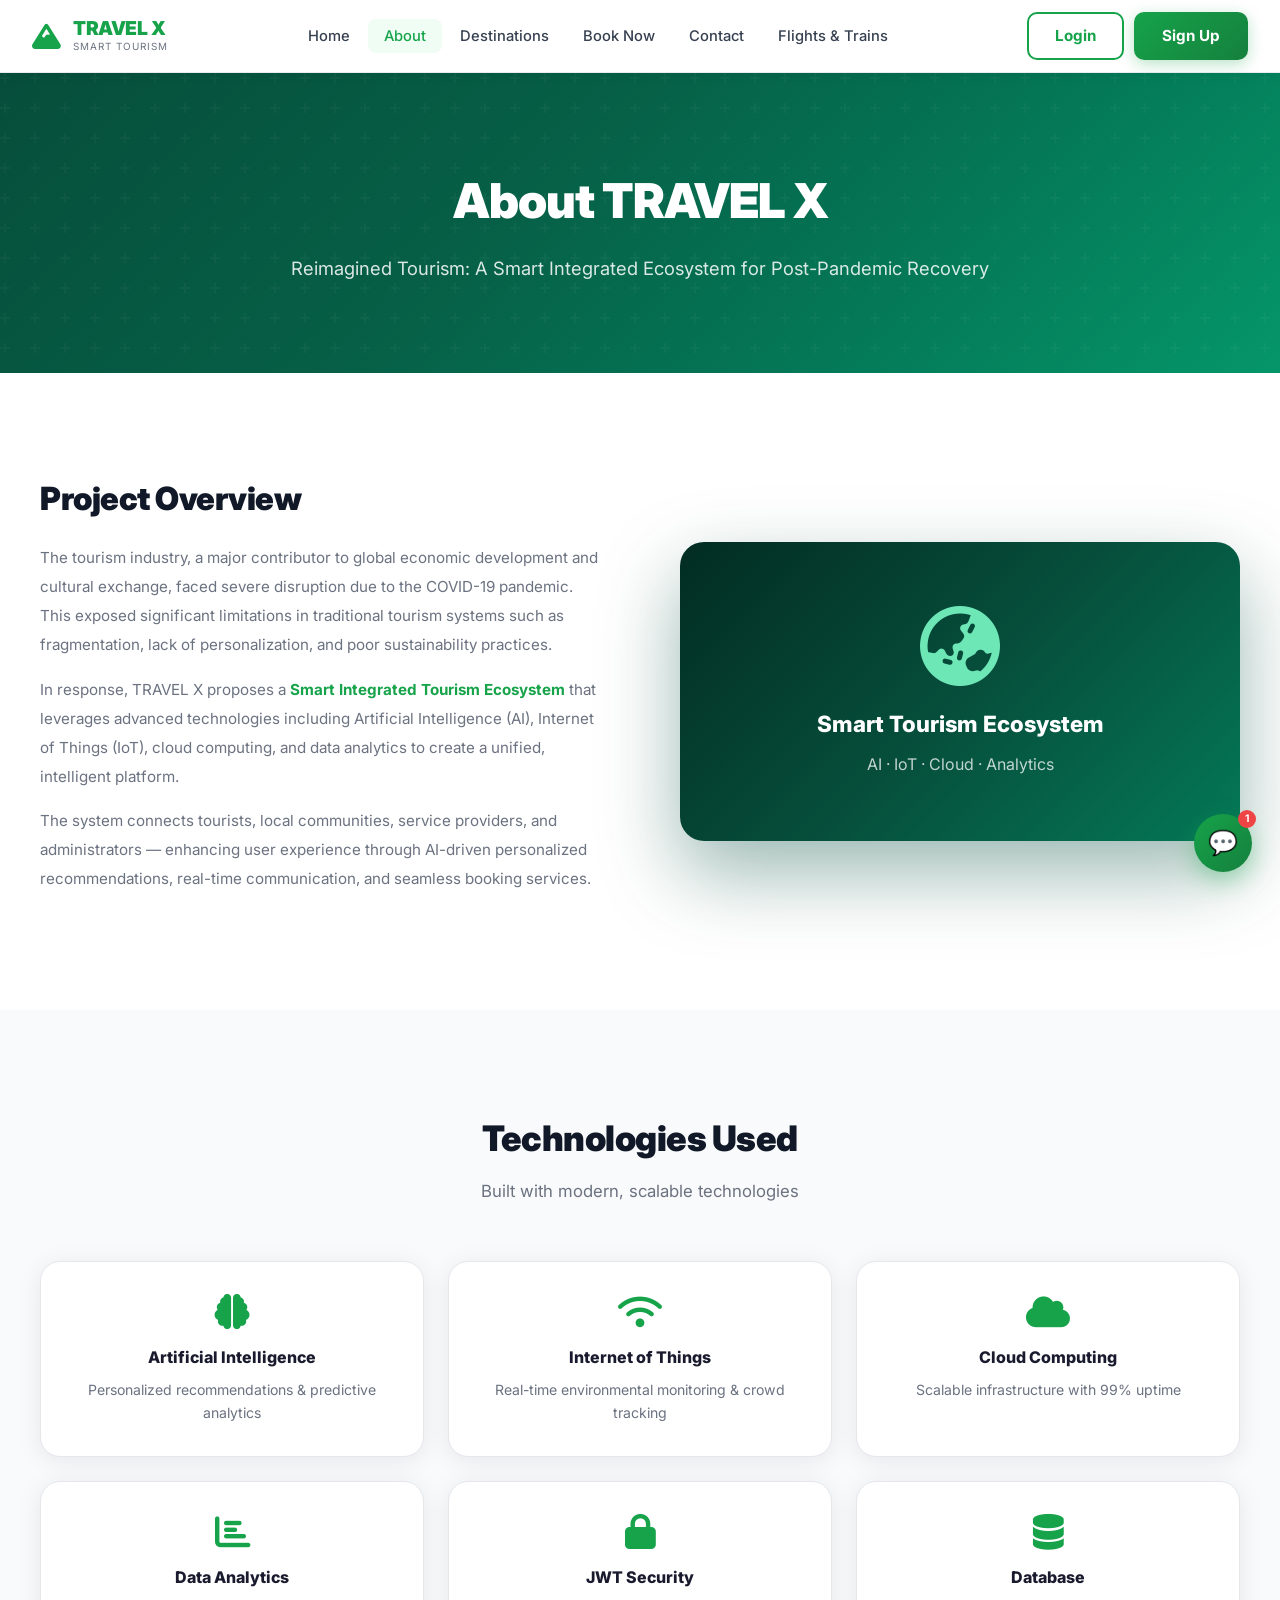
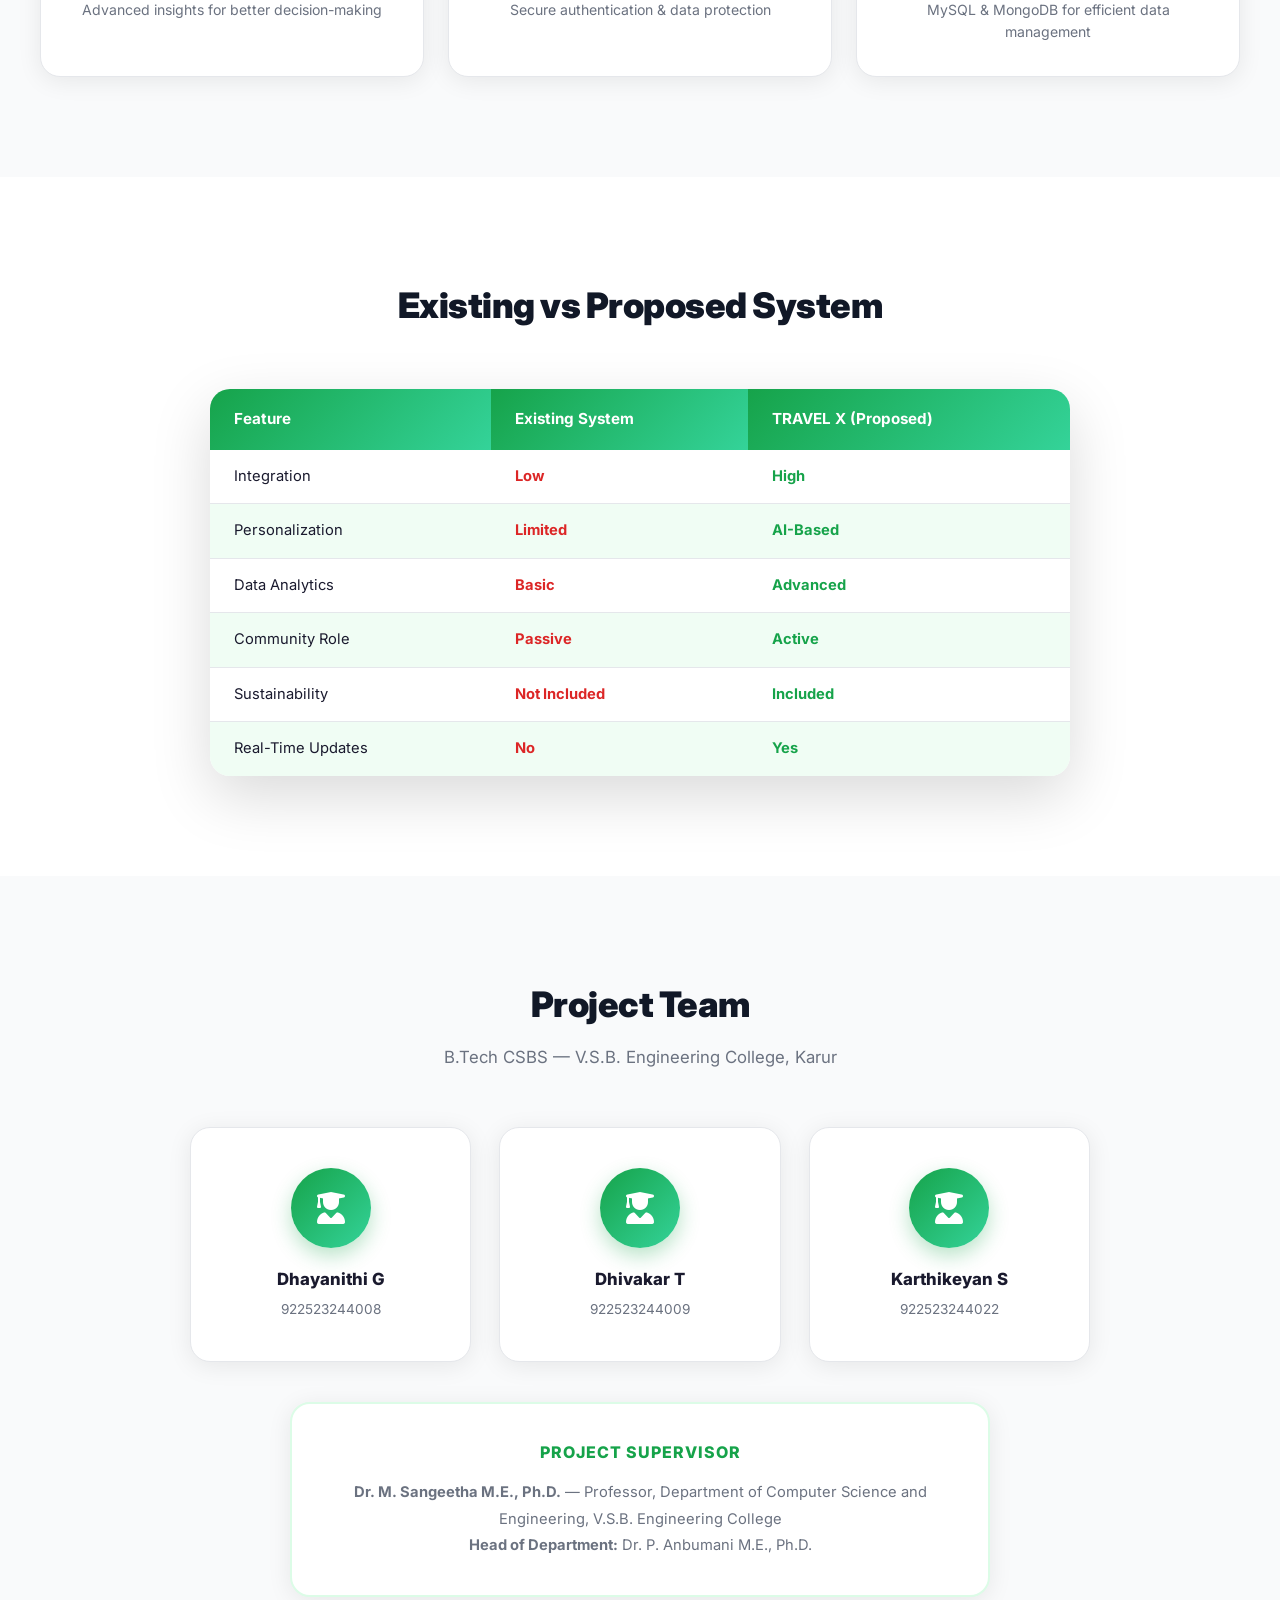
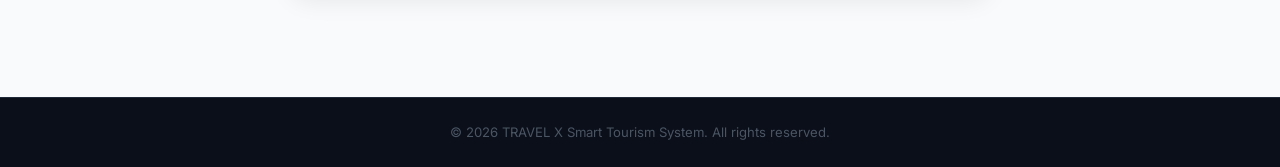
==== commit aeb7577e: "Add Flights & Trains search page with 25+ flights and 17 trains" ====
--- a/about.html
+++ b/about.html
@@ -23,7 +23,7 @@
         <li><a href="about.html" class="active">About</a></li>
         <li><a href="destinations.html">Destinations</a></li>
         <li><a href="booking.html">Book Now</a></li>
-        <li><a href="contact.html">Contact</a></li>
+        <li><a href="contact.html">Contact</a></li><li><a href="transport.html">Flights &amp; Trains</a></li>
       </ul>
       <div class="nav-buttons">
         <a href="login.html" class="btn-outline">Login</a>
@@ -139,3 +139,4 @@
 </body>
 </html>
 
+
